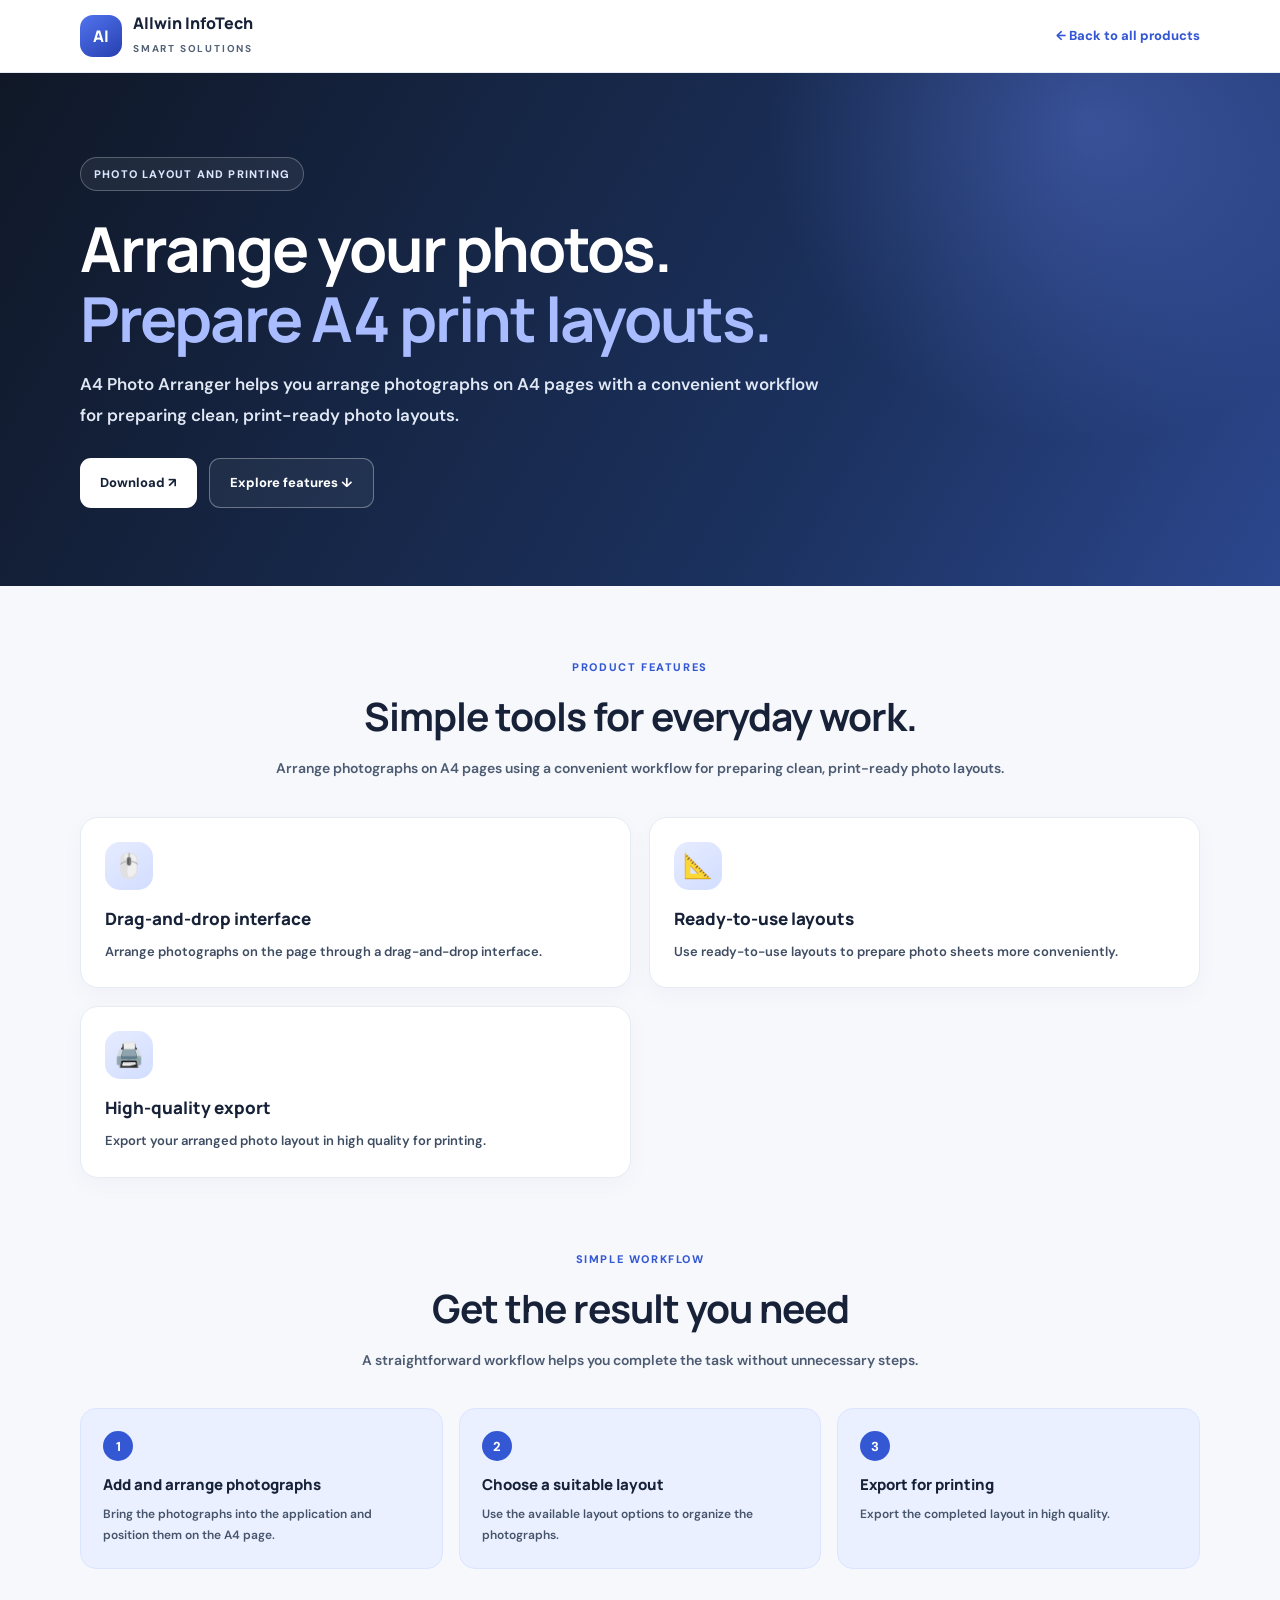
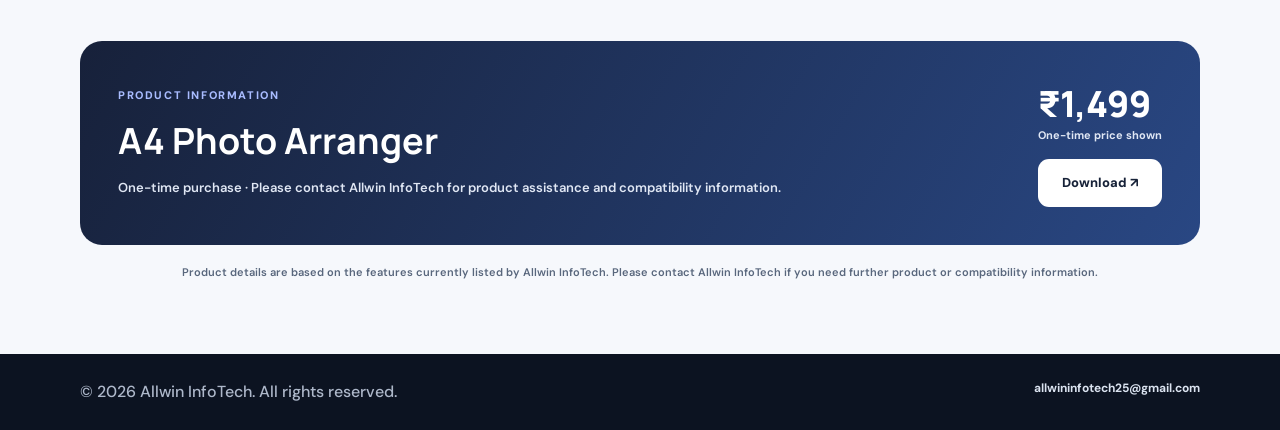
==== a4-photo-arranger.html @ 86d63467 "Add initial HTML structure for A4 Photo Arranger This file contains the HTML structure and styling f" ====
<!doctype html>
<html lang="en">
<head>
<meta charset="utf-8">
<meta name="viewport" content="width=device-width,initial-scale=1">
<meta name="theme-color" content="#111b32">
<meta name="description" content="Arrange photographs on A4 pages using a convenient workflow for preparing clean, print-ready photo layouts.">
<title>A4 Photo Arranger | Allwin InfoTech</title>
<link rel="preconnect" href="https://fonts.googleapis.com">
<link rel="preconnect" href="https://fonts.gstatic.com" crossorigin>
<link href="https://fonts.googleapis.com/css2?family=DM+Sans:wght@400;500;600;700&family=Manrope:wght@500;600;700;800&display=swap" rel="stylesheet">
<style>
:root{--ink:#172238;--muted:#65738a;--blue:#3458d4;--navy:#111b32;--line:#e6ebf4;--bg:#f6f8fc}
*{box-sizing:border-box;margin:0;padding:0}html{scroll-behavior:smooth}body{font-family:"DM Sans",sans-serif;font-weight:500;color:var(--ink);background:var(--bg);line-height:1.65}
.wrap{width:min(1120px,calc(100% - 40px));margin:auto}h1,h2,h3{font-family:Manrope,sans-serif}
header{background:#fff;border-bottom:1px solid var(--line)}nav{min-height:72px;display:flex;justify-content:space-between;align-items:center;gap:20px}
.brand{display:flex;gap:11px;align-items:center;text-decoration:none;color:var(--ink)}.logo{width:42px;height:42px;border-radius:13px;background:linear-gradient(145deg,#5274f0,#263fae);display:grid;place-items:center;color:#fff;font:800 16px Manrope}
.brand strong{display:block;font:800 16px Manrope}.brand small{font-size:10px;font-weight:700;letter-spacing:1.8px;text-transform:uppercase;color:#536177}
.back{font-size:13px;font-weight:800;text-decoration:none;color:var(--blue)}
.hero{color:white;padding:84px 0 78px;background:radial-gradient(circle at 85% 10%,#6e8cff55,transparent 27%),linear-gradient(120deg,#101827,#1b315e 65%,#2c478e)}
.eyebrow{display:inline-block;padding:7px 13px;border:1px solid #ffffff40;border-radius:30px;color:#dce6ff;background:#ffffff10;font-size:11px;font-weight:800;letter-spacing:1.2px;text-transform:uppercase}
.hero h1{font-size:clamp(38px,6vw,62px);line-height:1.12;letter-spacing:-2px;margin:23px 0 16px;max-width:850px}.hero h1 span{color:#a9bcff}
.hero p{max-width:740px;color:#e1e8f5;font-size:17px;font-weight:600;line-height:1.8}.actions{display:flex;gap:12px;flex-wrap:wrap;margin-top:28px}
.btn{display:inline-flex;align-items:center;justify-content:center;padding:13px 20px;border-radius:11px;text-decoration:none;font-size:13px;font-weight:800;transition:.2s}.btn:hover{transform:translateY(-2px)}
.primary{background:#fff;color:#172238}.secondary{border:1px solid #ffffff55;color:#fff;background:#ffffff0d}
.section{padding:72px 0}.heading{text-align:center;max-width:740px;margin:0 auto 36px}.kicker{color:var(--blue);font-size:11px;font-weight:800;letter-spacing:1.6px;text-transform:uppercase}
.heading h2{font-size:clamp(28px,4vw,39px);letter-spacing:-1px;margin:8px 0}.heading p{font-size:14px;font-weight:600;color:#4d5b72;line-height:1.75}
.featuregrid{display:grid;grid-template-columns:repeat(2,minmax(0,1fr));gap:18px}
.feature{background:#fff;border:1px solid var(--line);border-radius:18px;padding:24px;box-shadow:0 7px 24px #1a2b5008}
.featureicon{width:48px;height:48px;display:grid;place-items:center;border-radius:15px;background:linear-gradient(145deg,#e6ecff,#d2ddff);font-size:24px;margin-bottom:15px}
.feature h3{font-size:17px;font-weight:800;margin-bottom:7px}.feature p{font-size:13px;font-weight:600;color:#3f4d63;line-height:1.8}
.steps{display:grid;grid-template-columns:repeat(3,1fr);gap:16px}.step{padding:22px;background:#eaf0ff;border:1px solid #dce5ff;border-radius:16px}
.number{width:30px;height:30px;border-radius:50%;display:grid;place-items:center;background:var(--blue);color:#fff;font-weight:800;font-size:13px;margin-bottom:12px}
.step h3{font-size:15px;font-weight:800;margin-bottom:6px}.step p{font-size:12px;font-weight:600;color:#46546b;line-height:1.75}
.offer{padding:38px;border-radius:22px;background:linear-gradient(120deg,#17213a,#294783);color:#fff;display:flex;justify-content:space-between;align-items:center;gap:25px}
.offer .kicker{color:#a9bcff}.offer h2{font-size:clamp(26px,4vw,36px);margin:7px 0}.offer p{color:#e0e7f4;font-size:13px;font-weight:600;line-height:1.75}
.price{font:800 36px Manrope;white-space:nowrap}.price small{display:block;font:700 11px "DM Sans";color:#e0e7f4;text-align:right}
.note{margin-top:18px;color:#59677d;font-size:11px;font-weight:600;line-height:1.75;text-align:center}
footer{background:#0c1321;color:#aeb8ca;padding:25px 0}.foot{display:flex;justify-content:space-between;gap:18px;flex-wrap:wrap}.foot a{color:#dbe3f0;text-decoration:none;font-size:12px;font-weight:700}
@media(max-width:700px){.featuregrid{grid-template-columns:1fr}.steps{grid-template-columns:1fr}.offer{align-items:flex-start;flex-direction:column;padding:27px}.price small{text-align:left}.hero{padding:68px 0}.hero h1{letter-spacing:-1.3px}}
</style>
</head>
<body>
<header><div class="wrap"><nav>
<a class="brand" href="index.html"><span class="logo">AI</span><span><strong>Allwin InfoTech</strong><small>Smart Solutions</small></span></a>
<a class="back" href="index.html">← Back to all products</a>
</nav></div></header>
<main>
<section class="hero"><div class="wrap">
<div class="eyebrow">Photo layout and printing</div>
<h1>Arrange your photos.<br><span>Prepare A4 print layouts.</span></h1>
<p>A4 Photo Arranger helps you arrange photographs on A4 pages with a convenient workflow for preparing clean, print-ready photo layouts.</p>
<div class="actions"><a class="btn primary" href="https://drive.google.com/file/d/14XBz6GuBv0l6pggsf4fGPcpHGSmp3ODH/view?usp=sharing" target="_blank" rel="noopener noreferrer">Download ↗</a><a class="btn secondary" href="#features">Explore features ↓</a></div>
</div></section>
<section class="section" id="features"><div class="wrap">
<div class="heading"><div class="kicker">Product features</div><h2>Simple tools for everyday work.</h2><p>Arrange photographs on A4 pages using a convenient workflow for preparing clean, print-ready photo layouts.</p></div>
<div class="featuregrid">
<article class="feature"><div class="featureicon">🖱️</div><h3>Drag-and-drop interface</h3><p>Arrange photographs on the page through a drag-and-drop interface.</p></article>
<article class="feature"><div class="featureicon">📐</div><h3>Ready-to-use layouts</h3><p>Use ready-to-use layouts to prepare photo sheets more conveniently.</p></article>
<article class="feature"><div class="featureicon">🖨️</div><h3>High-quality export</h3><p>Export your arranged photo layout in high quality for printing.</p></article>
</div></div></section>
<section class="section" style="padding-top:0"><div class="wrap">
<div class="heading"><div class="kicker">Simple workflow</div><h2>Get the result you need</h2><p>A straightforward workflow helps you complete the task without unnecessary steps.</p></div>
<div class="steps"><div class="step"><div class="number">1</div><h3>Add and arrange photographs</h3><p>Bring the photographs into the application and position them on the A4 page.</p></div>
<div class="step"><div class="number">2</div><h3>Choose a suitable layout</h3><p>Use the available layout options to organize the photographs.</p></div>
<div class="step"><div class="number">3</div><h3>Export for printing</h3><p>Export the completed layout in high quality.</p></div></div>
</div></section>
<section class="section" style="padding-top:0"><div class="wrap">
<div class="offer">
<div><div class="kicker">Product information</div><h2>A4 Photo Arranger</h2><p>One-time purchase · Please contact Allwin InfoTech for product assistance and compatibility information.</p></div>
<div><div class="price">₹1,499<small>One-time price shown</small></div><a class="btn primary" style="margin-top:17px;width:100%" href="https://drive.google.com/file/d/14XBz6GuBv0l6pggsf4fGPcpHGSmp3ODH/view?usp=sharing" target="_blank" rel="noopener noreferrer">Download ↗</a></div>
</div>
<p class="note">Product details are based on the features currently listed by Allwin InfoTech. Please contact Allwin InfoTech if you need further product or compatibility information.</p>
</div></section>
</main>
<footer><div class="wrap foot"><span>© 2026 Allwin InfoTech. All rights reserved.</span><a href="mailto:allwininfotech25@gmail.com">allwininfotech25@gmail.com</a></div></footer>
</body></html>
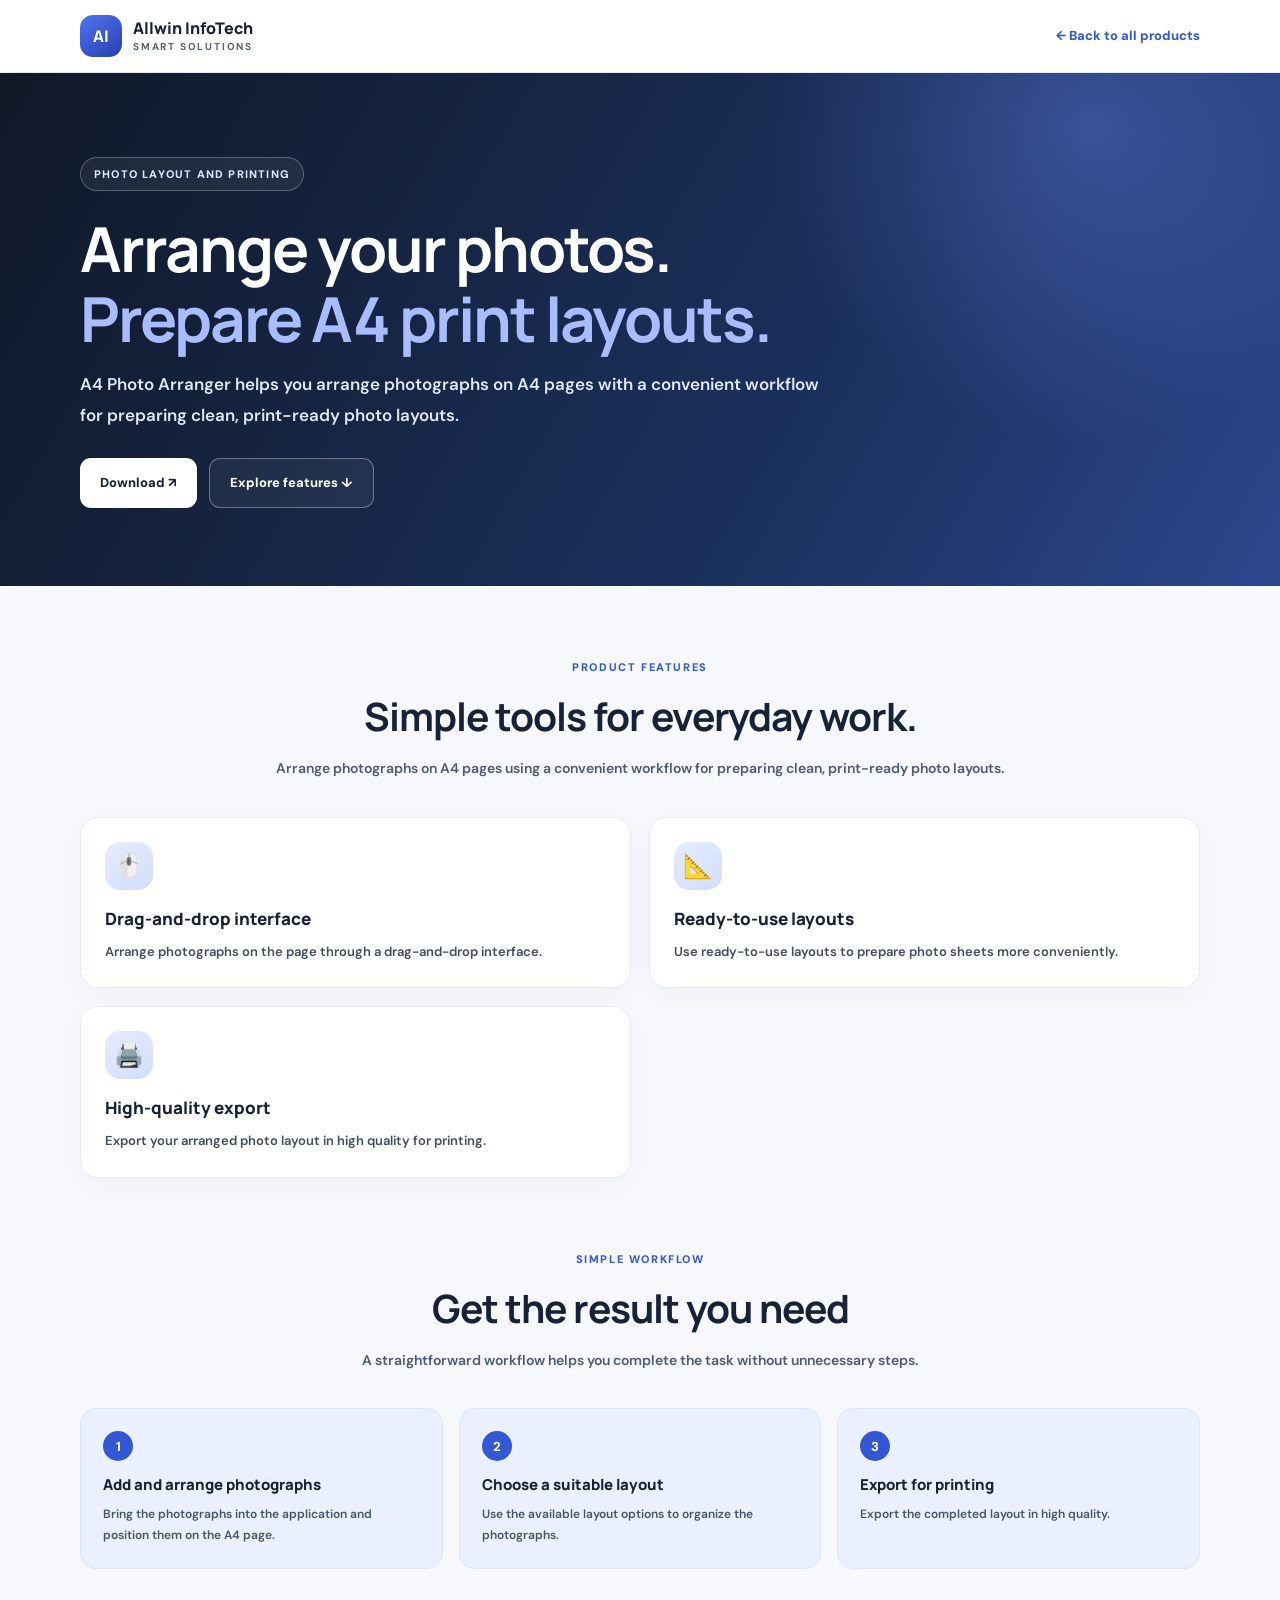
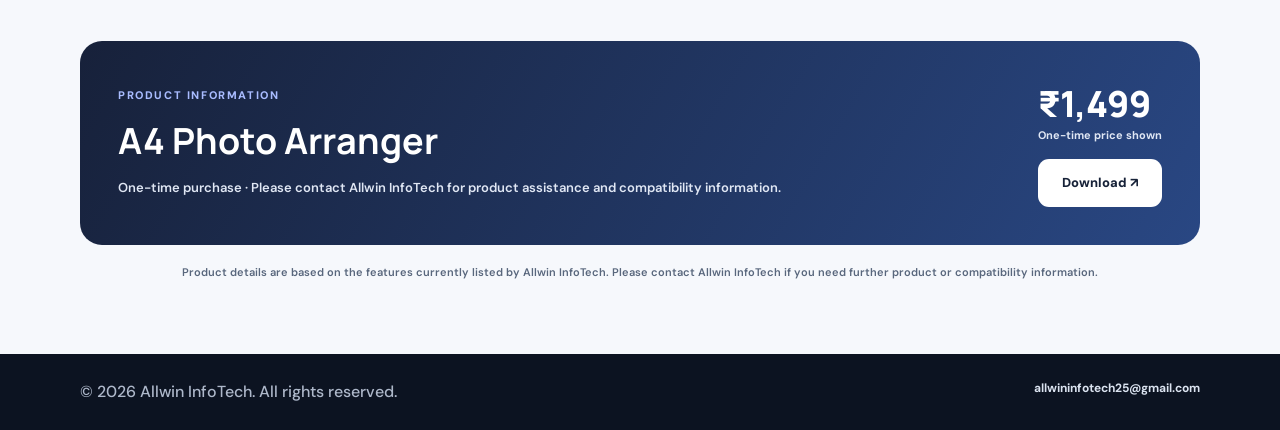
==== commit bee22eb4: "Update a4-photo-arranger.html" ====
--- a/a4-photo-arranger.html
+++ b/a4-photo-arranger.html
@@ -9,6 +9,7 @@
 <link rel="preconnect" href="https://fonts.googleapis.com">
 <link rel="preconnect" href="https://fonts.gstatic.com" crossorigin>
 <link href="https://fonts.googleapis.com/css2?family=DM+Sans:wght@400;500;600;700&family=Manrope:wght@500;600;700;800&display=swap" rel="stylesheet">
+  <link rel="stylesheet" href="css/site.css">
 <style>
 :root{--ink:#172238;--muted:#65738a;--blue:#3458d4;--navy:#111b32;--line:#e6ebf4;--bg:#f6f8fc}
 *{box-sizing:border-box;margin:0;padding:0}html{scroll-behavior:smooth}body{font-family:"DM Sans",sans-serif;font-weight:500;color:var(--ink);background:var(--bg);line-height:1.65}
--- a/css/site.css
+++ b/css/site.css
@@ -0,0 +1,63 @@
+/* ALLWIN INFOTECH GLOBAL BRAND STYLES */
+
+:root {
+    --brand-blue: #3458d4;
+    --brand-navy: #111b32;
+    --brand-text: #172238;
+}
+
+/* Brand section */
+.brand {
+    display: flex;
+    align-items: center;
+    gap: 11px;
+    text-decoration: none;
+    color: var(--brand-text);
+}
+
+.logo {
+    width: 46px;
+    height: 46px;
+    border-radius: 13px;
+    background: linear-gradient(145deg, #5274f0, #263fae);
+    display: grid;
+    place-items: center;
+    color: white;
+    font: 800 17px Manrope;
+}
+
+.brand strong {
+    display: block;
+    font: 800 18px Manrope;
+}
+
+.brand small {
+    display: block;
+    font-size: 10px;
+    font-weight: 700;
+    letter-spacing: 2px;
+    color: #536177;
+    text-transform: uppercase;
+}
+
+/* Navigation links */
+.navlinks {
+    display: flex;
+    align-items: center;
+    gap: 28px;
+}
+
+.navlinks a {
+    font-size: 14px;
+    font-weight: 700;
+    text-decoration: none;
+    color: #59667b;
+}
+
+.navlinks a:hover {
+    color: var(--blue);
+}
+
+:root {
+    --blue: #3458d4;
+}
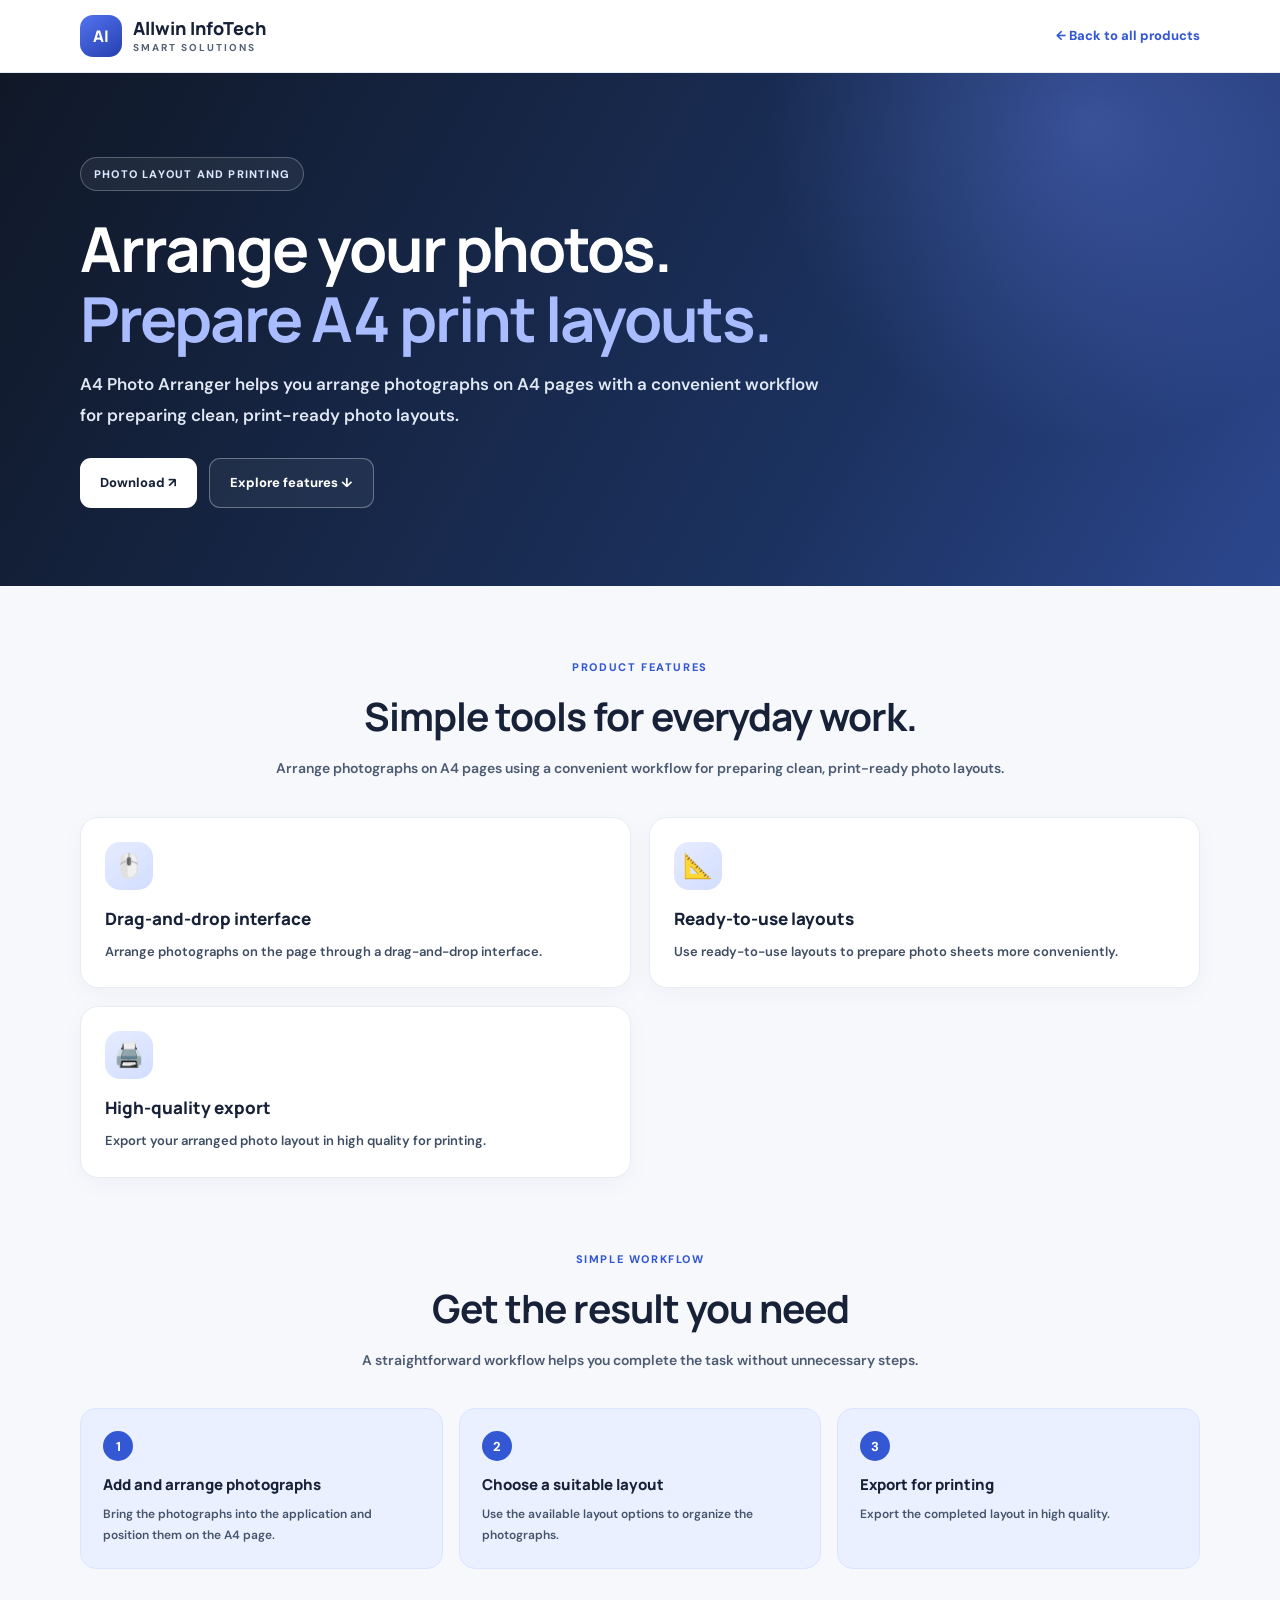
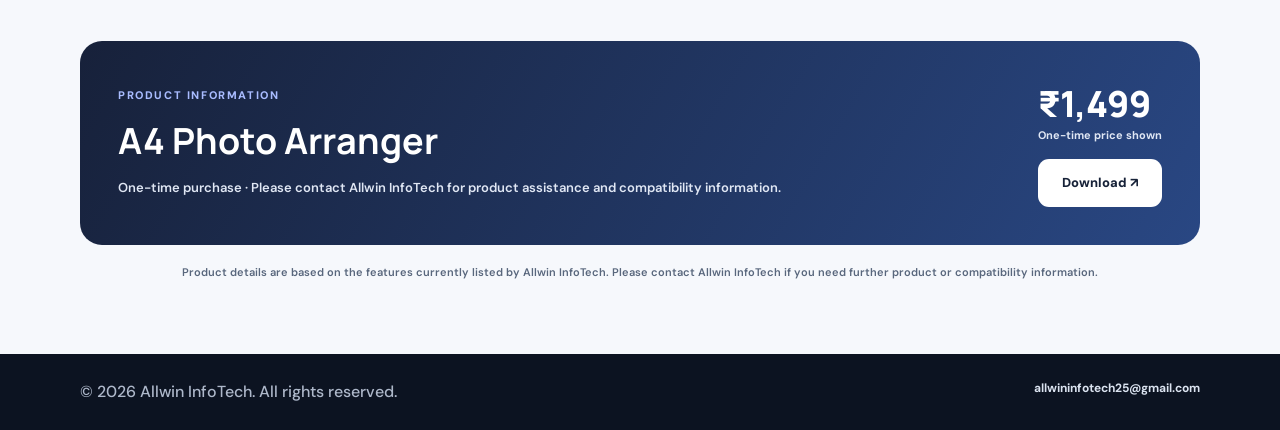
==== commit cc425b7b: "Refactor CSS styles for improved layout and design" ====
--- a/a4-photo-arranger.html
+++ b/a4-photo-arranger.html
@@ -16,7 +16,6 @@
 .wrap{width:min(1120px,calc(100% - 40px));margin:auto}h1,h2,h3{font-family:Manrope,sans-serif}
 header{background:#fff;border-bottom:1px solid var(--line)}nav{min-height:72px;display:flex;justify-content:space-between;align-items:center;gap:20px}
 .brand{display:flex;gap:11px;align-items:center;text-decoration:none;color:var(--ink)}.logo{width:42px;height:42px;border-radius:13px;background:linear-gradient(145deg,#5274f0,#263fae);display:grid;place-items:center;color:#fff;font:800 16px Manrope}
-.brand strong{display:block;font:800 16px Manrope}.brand small{font-size:10px;font-weight:700;letter-spacing:1.8px;text-transform:uppercase;color:#536177}
 .back{font-size:13px;font-weight:800;text-decoration:none;color:var(--blue)}
 .hero{color:white;padding:84px 0 78px;background:radial-gradient(circle at 85% 10%,#6e8cff55,transparent 27%),linear-gradient(120deg,#101827,#1b315e 65%,#2c478e)}
 .eyebrow{display:inline-block;padding:7px 13px;border:1px solid #ffffff40;border-radius:30px;color:#dce6ff;background:#ffffff10;font-size:11px;font-weight:800;letter-spacing:1.2px;text-transform:uppercase}
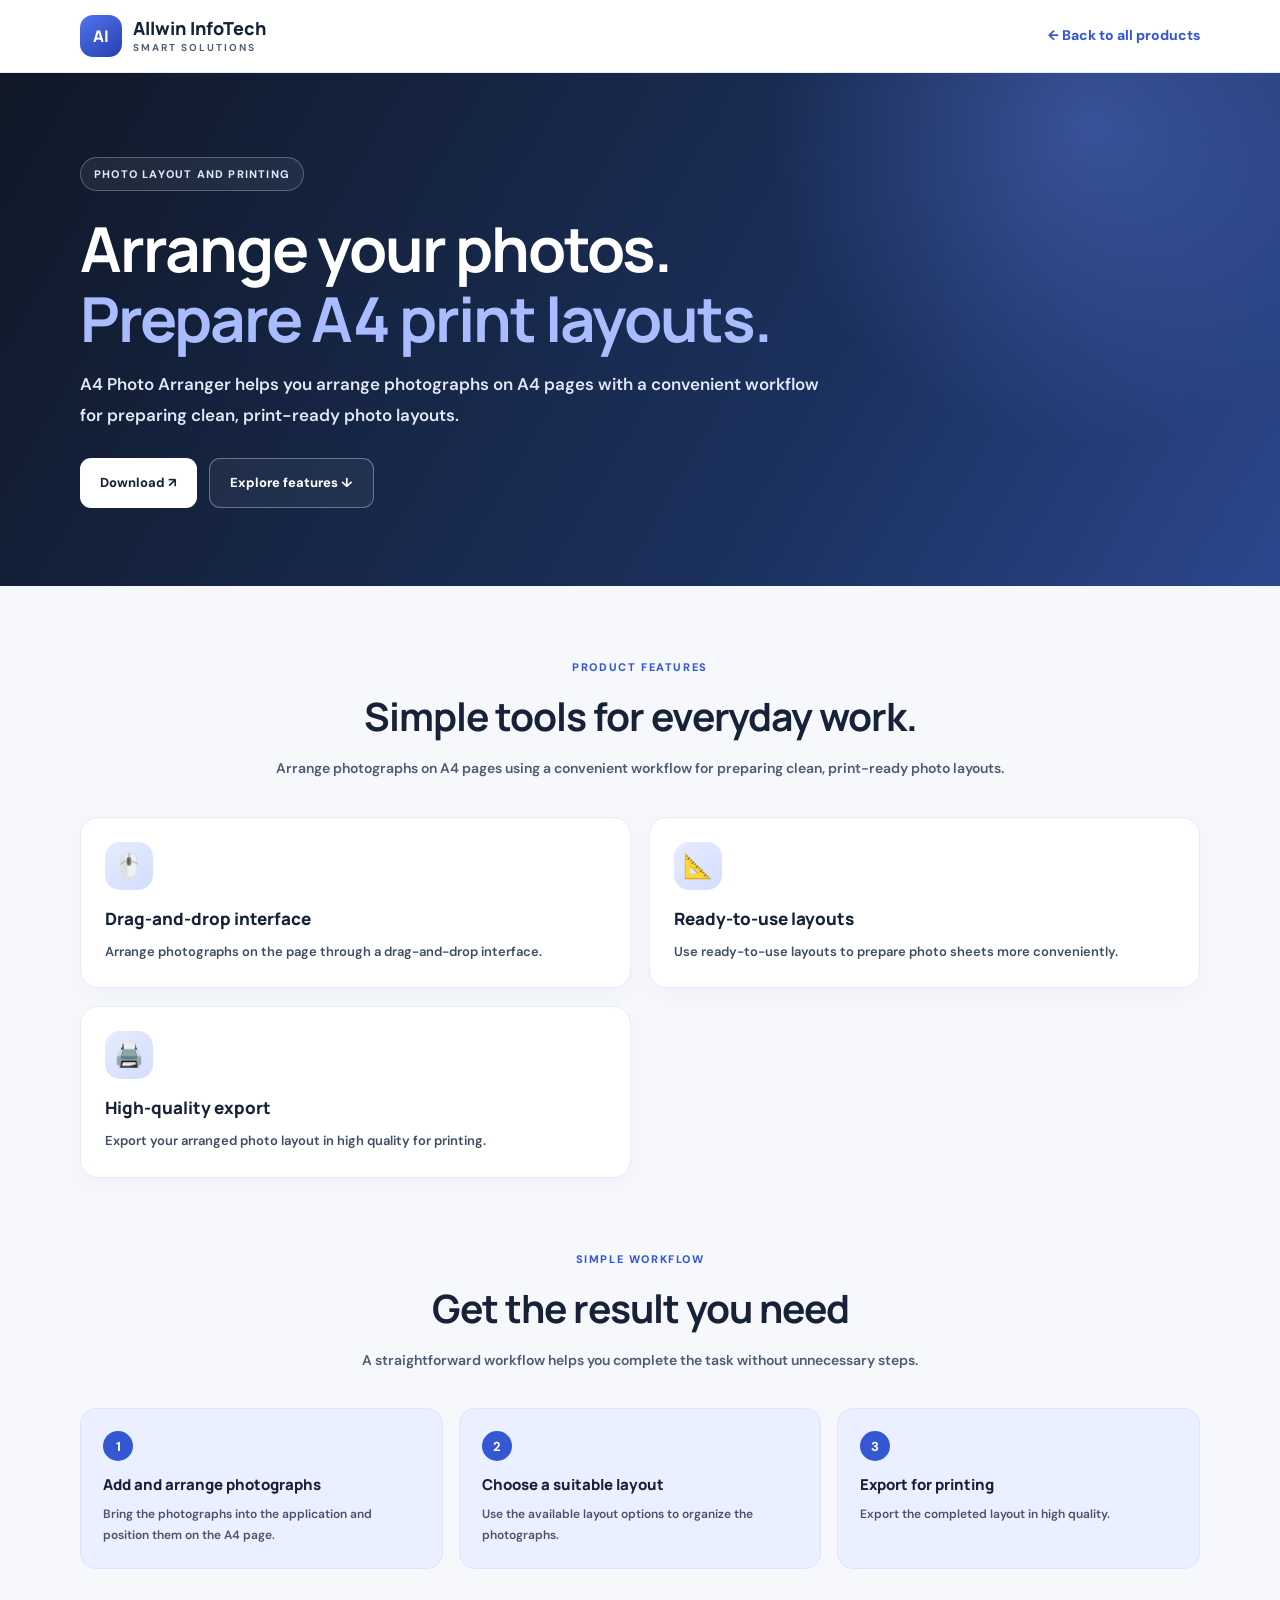
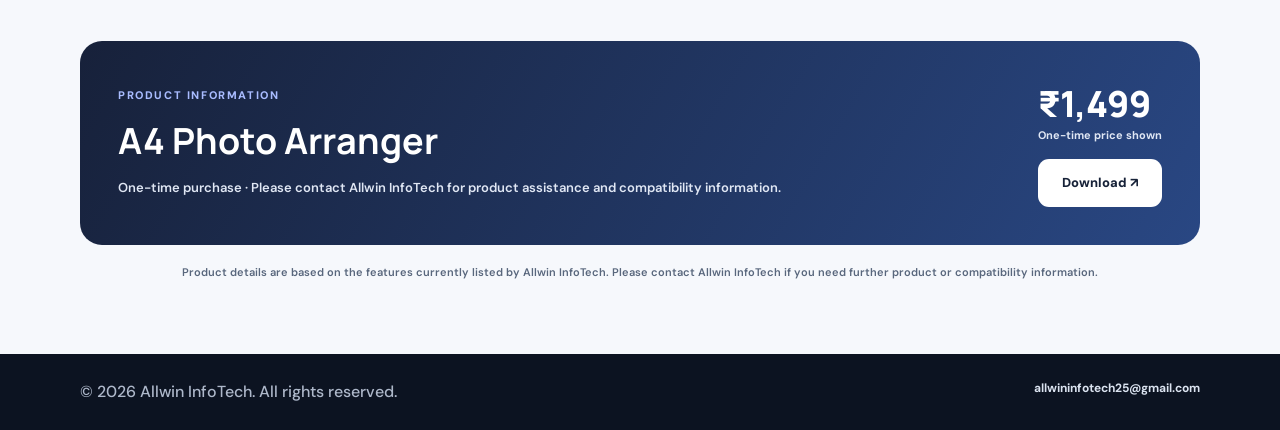
==== commit 4abc3cbc: "Increase font size of back link" ====
--- a/a4-photo-arranger.html
+++ b/a4-photo-arranger.html
@@ -16,7 +16,7 @@
 .wrap{width:min(1120px,calc(100% - 40px));margin:auto}h1,h2,h3{font-family:Manrope,sans-serif}
 header{background:#fff;border-bottom:1px solid var(--line)}nav{min-height:72px;display:flex;justify-content:space-between;align-items:center;gap:20px}
 .brand{display:flex;gap:11px;align-items:center;text-decoration:none;color:var(--ink)}.logo{width:42px;height:42px;border-radius:13px;background:linear-gradient(145deg,#5274f0,#263fae);display:grid;place-items:center;color:#fff;font:800 16px Manrope}
-.back{font-size:13px;font-weight:800;text-decoration:none;color:var(--blue)}
+.back{font-size:14px;font-weight:800;text-decoration:none;color:var(--blue)}
 .hero{color:white;padding:84px 0 78px;background:radial-gradient(circle at 85% 10%,#6e8cff55,transparent 27%),linear-gradient(120deg,#101827,#1b315e 65%,#2c478e)}
 .eyebrow{display:inline-block;padding:7px 13px;border:1px solid #ffffff40;border-radius:30px;color:#dce6ff;background:#ffffff10;font-size:11px;font-weight:800;letter-spacing:1.2px;text-transform:uppercase}
 .hero h1{font-size:clamp(38px,6vw,62px);line-height:1.12;letter-spacing:-2px;margin:23px 0 16px;max-width:850px}.hero h1 span{color:#a9bcff}
